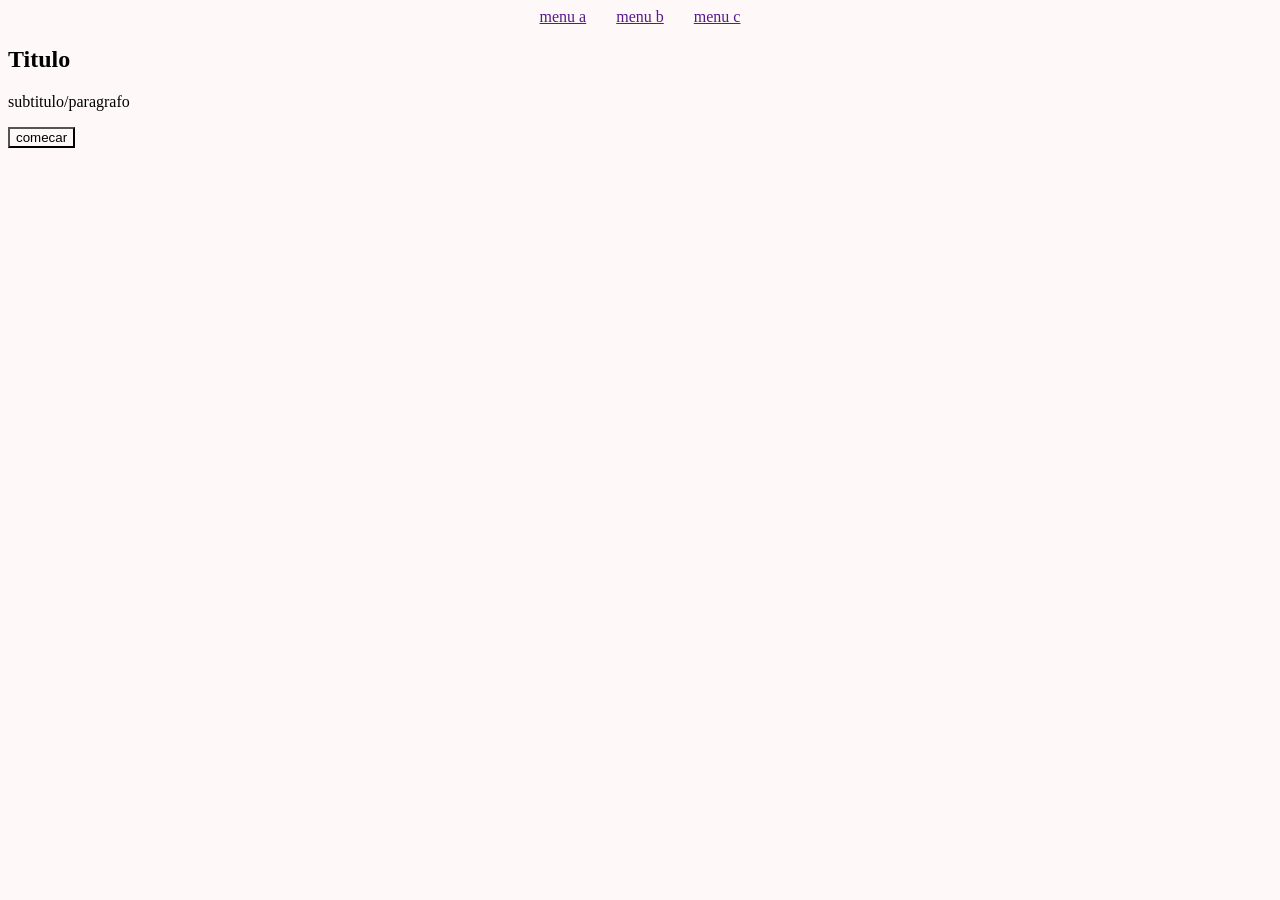
==== Dir.Pedro/Galeria interativa/Index.html @ 635ae640 "P 1.6" ====
<!DOCTYPE html>
<html lang="en">
<head>
    <meta charset="UTF-8">
    <meta name="viewport" content="width=device-width, initial-scale=1.0">
    <title>Galeria interativa</title>
    <link rel="stylesheet" href="./styles.css">
</head>
<body>
    <header>
        <nav>
            <a href="">menu a</a>
            <a href="">menu b</a>
            <a href="">menu c</a>
        </nav>
    </header>

    <main>
        <section>
            <h1 id="titulo">Titulo</h1>
            <p>subtitulo/paragrafo</p>

            <button id="comecar">comecar</button>
        </section>
    </main>
</body>
</html>
---- Dir.Pedro/Galeria interativa/styles.css ----
:root{
    --cor-principal: #ff6b81;
    --cor-secundaria: #ffe4e8;
    --cor-fundo: #fff8f9;
    --cor-texto: #333;
    --cor-destaque: #c44569;
}

*{
    background-color: var(--cor-fundo);
}

nav {
    display: flex;
    justify-content: center;
    align-items: center;
    gap: 30px;
}
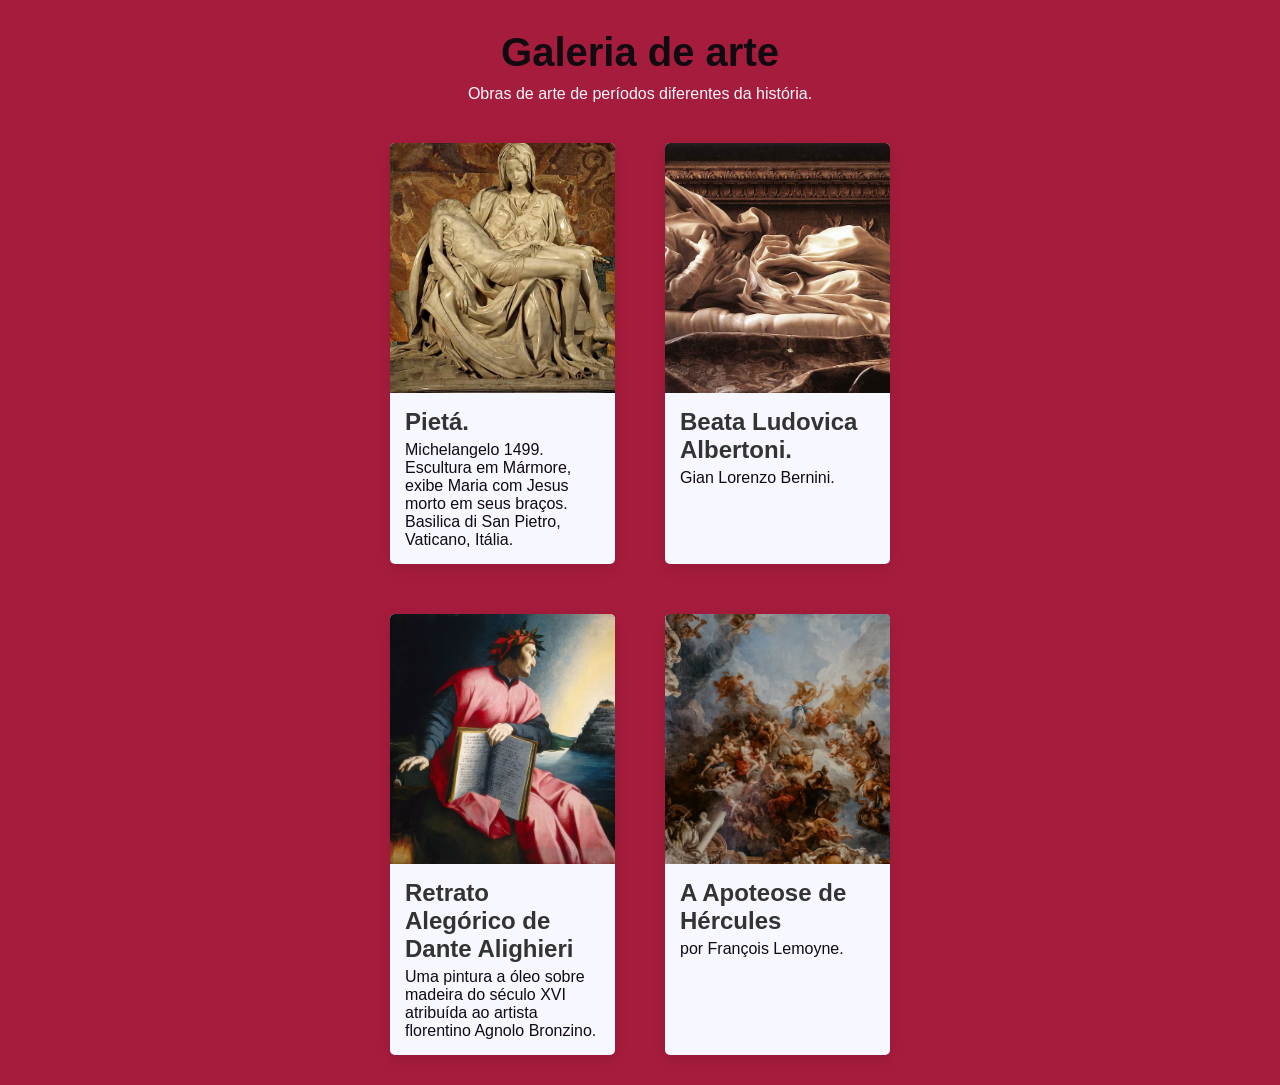
==== commit 6ff63ee8: "P 2.0" ====
--- a/Dir.Pedro/Galeria interativa/Index.html
+++ b/Dir.Pedro/Galeria interativa/Index.html
@@ -1,27 +1,74 @@
 <!DOCTYPE html>
-<html lang="en">
+<html lang="pt-BR">
+
 <head>
     <meta charset="UTF-8">
     <meta name="viewport" content="width=device-width, initial-scale=1.0">
-    <title>Galeria interativa</title>
-    <link rel="stylesheet" href="./styles.css">
+
+    <title>Minha Galeria</title>
+
+    <link rel="stylesheet" href="styles.css">
+    <script src="./scripts.js" defer></script>
 </head>
+
 <body>
-    <header>
-        <nav>
-            <a href="">menu a</a>
-            <a href="">menu b</a>
-            <a href="">menu c</a>
-        </nav>
+
+    <header class="cabecalho">
+        <h1>Galeria de arte</h1>
+        <p>Obras de arte de períodos diferentes da história.</p>
     </header>
 
     <main>
-        <section>
-            <h1 id="titulo">Titulo</h1>
-            <p>subtitulo/paragrafo</p>
 
-            <button id="comecar">comecar</button>
+        <section class="galeria" id="galeria">
+
+            <article class="foto">
+                <img src="./assets/Michelangelo-Pietà-mármore-1499.jpg" alt="Descrição da foto 1">
+                <div class="informacoes">
+                    <h2>Pietá.</h2>
+                    <p>Michelangelo 1499. Escultura em Mármore, 
+                    exibe Maria com Jesus morto em seus 
+                    braços. Basilica di San Pietro, 
+                    Vaticano, Itália.</p>
+                </div>
+            </article>
+
+            <article class="foto">
+                <img src="./assets/Gian Lorenzo Bernini.jpg" alt="Descrição da foto 2">
+                <div class="informacoes">
+                    <h2>Beata Ludovica Albertoni.</h2>
+                    <p>Gian Lorenzo Bernini.</p>
+                </div>
+            </article>
+
+            <article class="foto">
+                <img src="./assets/divina-comedia-obra.jpg.webp" alt="Descrição da foto 3">
+                <div class="informacoes">
+                    <h2>Retrato Alegórico de Dante Alighieri</h2>
+                    <p>Uma pintura a óleo sobre 
+                    madeira do século XVI atribuída 
+                    ao artista florentino Agnolo 
+                    Bronzino.</p>
+                </div>
+            </article>
+
+            <article class="foto">
+                <img src="./assets/a-apoteose-de-hercules-por-francois-lemoyne.jpg.webp" alt="Descrição da foto 4">
+                <div class="informacoes">
+                    <h2>A Apoteose de Hércules</h2>
+                    <p> por François Lemoyne.</p>
+                </div>
+            </article>
+
         </section>
+
+        <div class="modal" id="modal">
+            <button id="fechar">&times;</button>
+            <img class="imagem-ampliada" id="imagem-ampliada" src="" alt="">
+        </div>
+
     </main>
+
 </body>
-</html>+</html>
+
--- a/Dir.Pedro/Galeria interativa/styles.css
+++ b/Dir.Pedro/Galeria interativa/styles.css
@@ -1,18 +1,124 @@
 :root{
-    --cor-principal: #ff6b81;
-    --cor-secundaria: #ffe4e8;
-    --cor-fundo: #fff8f9;
-    --cor-texto: #333;
-    --cor-destaque: #c44569;
+    --cor-1: #A61C3C;
+    --cor-2: #110B11;
+    --cor-3: #F7F7FF;
+    --cor-4: #6F58C9;
+    --cor-5: #E84855;
 }
 
-*{
-    background-color: var(--cor-fundo);
+* {
+    margin: 0;
+    padding: 0;
+    box-sizing: border-box;
 }
 
-nav {
-    display: flex;
-    justify-content: center;
-    align-items: center;
-    gap: 30px;
-}+body {
+    min-height: 100vh;
+    font-family: Arial, sans-serif;
+    background-color: var(--cor-1);
+    color: #333;
+    padding: 30px;
+}
+
+/* CABEÇALHO */
+
+.cabecalho {
+    text-align: center;
+    margin-bottom: 40px;
+}
+
+.cabecalho h1 {
+    font-size: 2.5rem;
+    margin-bottom: 10px;
+    color: var(--cor-2);
+}
+
+.cabecalho p {
+    color: var(--cor-3);
+}
+
+/* GALERIA */
+
+.galeria {
+    max-width: 500px;
+    margin: auto;
+    display: grid;
+    grid-template-columns: repeat( auto-fit, minmax(220px, 1fr) );
+    gap: 50px;
+}
+
+/* CARD DA FOTO */
+
+.foto {
+    background-color: var(--cor-3);
+    border-radius: 5px;
+    overflow: hidden;
+    box-shadow: 0 5px 15px rgba(0, 0, 0, 0.1);
+    cursor: pointer;
+    transition: transform 0.3s ease, box-shadow 0.3s ease;
+}
+
+.foto:hover {
+    transform: translateY(-8px);
+    box-shadow: 0 12px 25px rgba(0, 0, 0, 0.15);
+}
+
+/* IMAGEM */
+
+.foto img {
+    width: 100%;
+    height: 250px;
+    object-fit: cover;
+    display: block;
+}
+
+/* TEXTO */
+
+.informacoes {
+    padding: 15px;
+}
+
+.informacoes h2 {
+    margin-bottom: 5px;
+}
+
+.informacoes p {
+    color: var(--cor-2);
+}
+
+/* Modal */
+
+.modal { 
+    display: none; 
+    position: fixed; 
+    top: 0; 
+    left: 0; 
+    width: 100%; 
+    height: 100%; 
+    background-color: rgba(0, 0, 0, 0.85); 
+    justify-content: center; 
+    align-items: center; 
+    z-index: 1000; 
+} 
+
+.modal.aberto { 
+    display: flex; 
+} 
+
+.imagem-ampliada { 
+    max-width: 90%; 
+    max-height: 85%; 
+    object-fit: contain; 
+    border-radius: 10px; 
+} 
+
+.fechar { 
+    position: absolute; 
+    top: 20px; 
+    right: 40px; 
+    font-size: 50px; 
+    background: none; 
+    border: none; 
+    color: white; 
+    cursor: pointer; 
+}
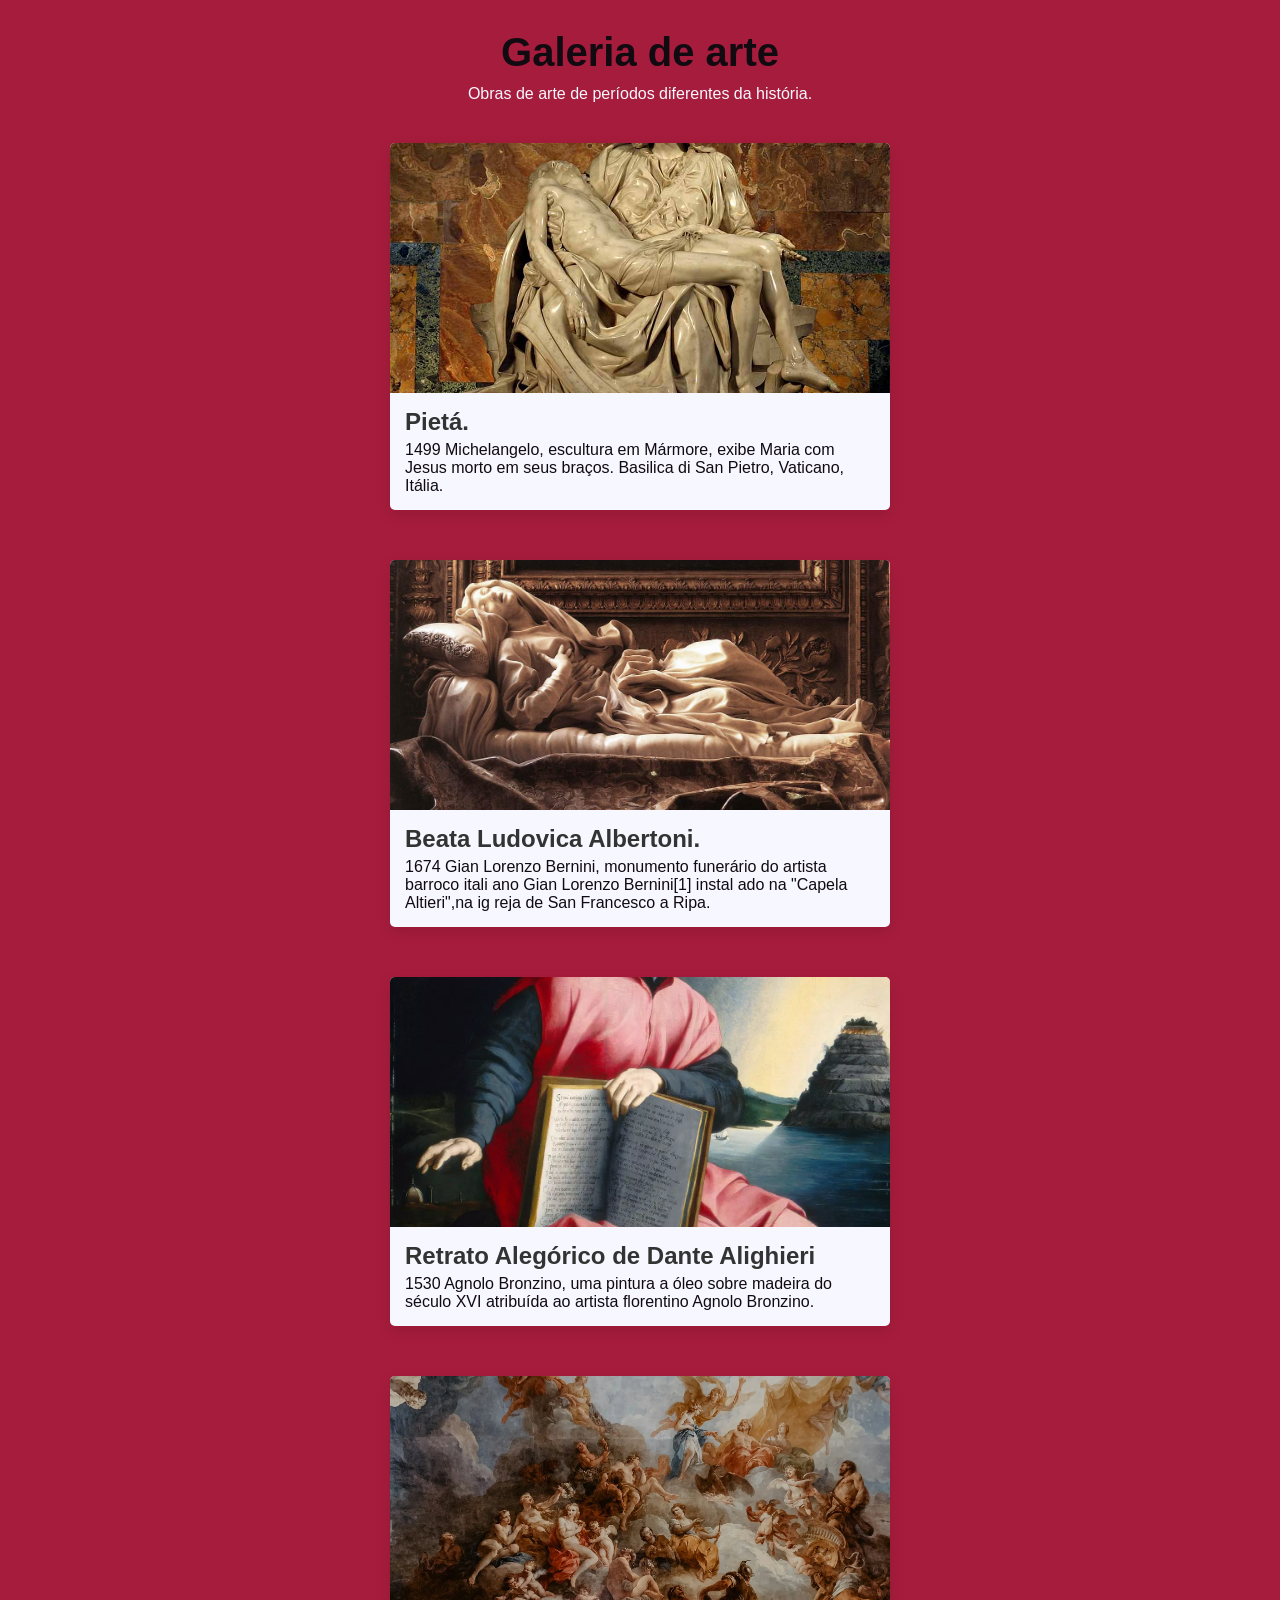
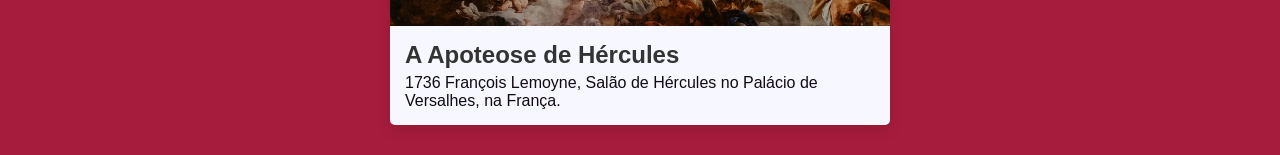
==== commit e6041dec: "P 2.1" ====
--- a/Dir.Pedro/Galeria interativa/Index.html
+++ b/Dir.Pedro/Galeria interativa/Index.html
@@ -26,7 +26,7 @@
                 <img src="./assets/Michelangelo-Pietà-mármore-1499.jpg" alt="Descrição da foto 1">
                 <div class="informacoes">
                     <h2>Pietá.</h2>
-                    <p>Michelangelo 1499. Escultura em Mármore, 
+                    <p>1499 Michelangelo, escultura em Mármore, 
                     exibe Maria com Jesus morto em seus 
                     braços. Basilica di San Pietro, 
                     Vaticano, Itália.</p>
@@ -37,7 +37,11 @@
                 <img src="./assets/Gian Lorenzo Bernini.jpg" alt="Descrição da foto 2">
                 <div class="informacoes">
                     <h2>Beata Ludovica Albertoni.</h2>
-                    <p>Gian Lorenzo Bernini.</p>
+                    <p>1674 Gian Lorenzo Bernini, monumento 
+                    funerário do artista barroco itali
+                    ano Gian Lorenzo Bernini[1] instal
+                    ado na "Capela Altieri",na ig
+                    reja de San Francesco a Ripa.</p>
                 </div>
             </article>
 
@@ -45,7 +49,7 @@
                 <img src="./assets/divina-comedia-obra.jpg.webp" alt="Descrição da foto 3">
                 <div class="informacoes">
                     <h2>Retrato Alegórico de Dante Alighieri</h2>
-                    <p>Uma pintura a óleo sobre 
+                    <p>1530 Agnolo Bronzino, uma pintura a óleo sobre 
                     madeira do século XVI atribuída 
                     ao artista florentino Agnolo 
                     Bronzino.</p>
@@ -56,7 +60,8 @@
                 <img src="./assets/a-apoteose-de-hercules-por-francois-lemoyne.jpg.webp" alt="Descrição da foto 4">
                 <div class="informacoes">
                     <h2>A Apoteose de Hércules</h2>
-                    <p> por François Lemoyne.</p>
+                    <p>1736 François Lemoyne, Salão de Hércules 
+                    no Palácio de Versalhes, na França.</p>
                 </div>
             </article>
 
--- a/Dir.Pedro/Galeria interativa/styles.css
+++ b/Dir.Pedro/Galeria interativa/styles.css
@@ -43,7 +43,6 @@
     max-width: 500px;
     margin: auto;
     display: grid;
-    grid-template-columns: repeat( auto-fit, minmax(220px, 1fr) );
     gap: 50px;
 }
 
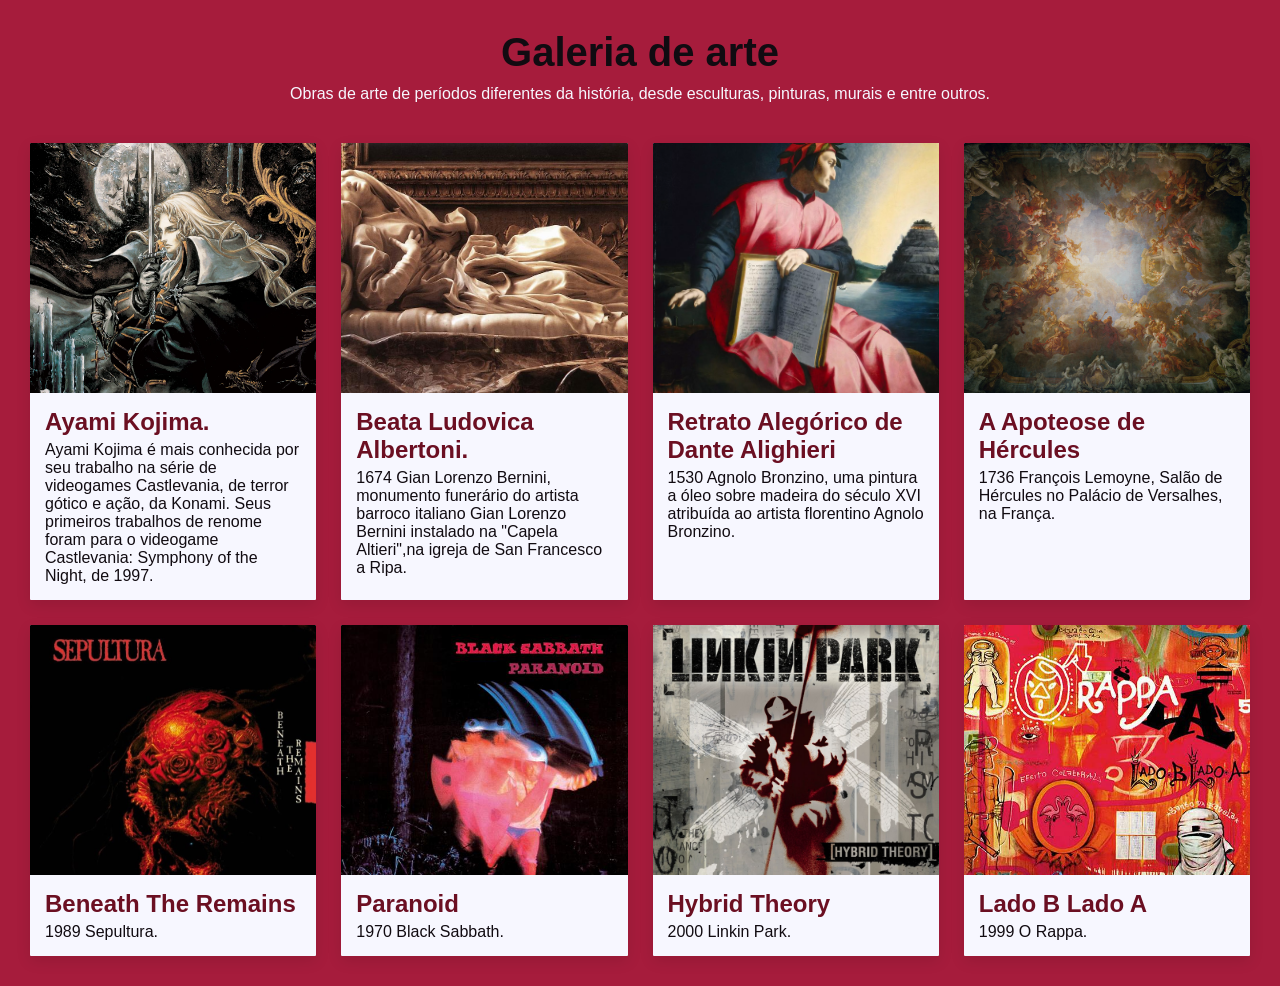
==== commit c3a41ba0: "P 2.2" ====
--- a/Dir.Pedro/Galeria interativa/Index.html
+++ b/Dir.Pedro/Galeria interativa/Index.html
@@ -15,7 +15,10 @@
 
     <header class="cabecalho">
         <h1>Galeria de arte</h1>
-        <p>Obras de arte de períodos diferentes da história.</p>
+        <p>
+            Obras de arte de períodos diferentes da história,
+            desde esculturas, pinturas, murais e entre outros.
+        </p>
     </header>
 
     <main>
@@ -23,13 +26,15 @@
         <section class="galeria" id="galeria">
 
             <article class="foto">
-                <img src="./assets/Michelangelo-Pietà-mármore-1499.jpg" alt="Descrição da foto 1">
+                <img src="./assets/SOTN_Cover_Artwork.webp" alt="Descrição da foto 1">
                 <div class="informacoes">
-                    <h2>Pietá.</h2>
-                    <p>1499 Michelangelo, escultura em Mármore, 
-                    exibe Maria com Jesus morto em seus 
-                    braços. Basilica di San Pietro, 
-                    Vaticano, Itália.</p>
+                    <h2>Ayami Kojima.</h2>
+                    <p>Ayami Kojima é mais conhecida por seu trabalho 
+                    na série de videogames Castlevania, de terror 
+                    gótico e ação, da Konami. Seus primeiros 
+                    trabalhos de renome foram para o videogame 
+                    Castlevania: Symphony of the Night, de 
+                    1997.</p>
                 </div>
             </article>
 
@@ -38,10 +43,10 @@
                 <div class="informacoes">
                     <h2>Beata Ludovica Albertoni.</h2>
                     <p>1674 Gian Lorenzo Bernini, monumento 
-                    funerário do artista barroco itali
-                    ano Gian Lorenzo Bernini[1] instal
-                    ado na "Capela Altieri",na ig
-                    reja de San Francesco a Ripa.</p>
+                    funerário do artista barroco italiano 
+                    Gian Lorenzo Bernini instalado na 
+                    "Capela Altieri",na igreja de San 
+                    Francesco a Ripa.</p>
                 </div>
             </article>
 
@@ -57,7 +62,7 @@
             </article>
 
             <article class="foto">
-                <img src="./assets/a-apoteose-de-hercules-por-francois-lemoyne.jpg.webp" alt="Descrição da foto 4">
+                <img src="./assets/The-Apotheosis-of-Hercules.jpg" alt="Descrição da foto 4">
                 <div class="informacoes">
                     <h2>A Apoteose de Hércules</h2>
                     <p>1736 François Lemoyne, Salão de Hércules 
@@ -65,7 +70,37 @@
                 </div>
             </article>
 
-        </section>
+            <article class="foto">
+                <img src="./assets/sepultura.jpg" alt="Descrição da foto 4">
+                <div class="informacoes">
+                    <h2>Beneath The Remains</h2>
+                    <p>1989 Sepultura.</p>
+                </div>
+            </article>
+
+            <article class="foto">
+                <img src="./assets/Black_Sabbath.jpg" alt="Descrição da foto 4">
+                <div class="informacoes">
+                    <h2>Paranoid</h2>
+                    <p>1970 Black Sabbath.</p>
+                </div>
+            </article>
+
+            <article class="foto">
+                <img src="./assets/Linkin_Park.jpg" alt="Descrição da foto 4">
+                <div class="informacoes">
+                    <h2>Hybrid Theory</h2>
+                    <p>2000 Linkin Park.</p>
+                </div>
+            </article>
+
+            <article class="foto">
+                <img src="./assets/LadoB-LadoA.jpg" alt="Descrição da foto 4">
+                <div class="informacoes">
+                    <h2>Lado B Lado A</h2>
+                    <p>1999 O Rappa.</p>
+                </div>
+            </article>
 
         <div class="modal" id="modal">
             <button id="fechar">&times;</button>
--- a/Dir.Pedro/Galeria interativa/styles.css
+++ b/Dir.Pedro/Galeria interativa/styles.css
@@ -2,7 +2,7 @@
     --cor-1: #A61C3C;
     --cor-2: #110B11;
     --cor-3: #F7F7FF;
-    --cor-4: #6F58C9;
+    --cor-4: #6b0f22;
     --cor-5: #E84855;
 }
 
@@ -20,8 +20,7 @@
     padding: 30px;
 }
 
-/* CABEÇALHO */
-
+/* Cabeçalho */
 .cabecalho {
     text-align: center;
     margin-bottom: 40px;
@@ -37,20 +36,19 @@
     color: var(--cor-3);
 }
 
-/* GALERIA */
-
+/* Galeria */
 .galeria {
-    max-width: 500px;
+    max-width: 1250px;
     margin: auto;
     display: grid;
-    gap: 50px;
+    grid-template-columns: repeat(4, 1fr);
+    gap: 25px;
 }
 
-/* CARD DA FOTO */
-
+/* Card da foto */
 .foto {
     background-color: var(--cor-3);
-    border-radius: 5px;
+    border-radius: 1px;
     overflow: hidden;
     box-shadow: 0 5px 15px rgba(0, 0, 0, 0.1);
     cursor: pointer;
@@ -59,11 +57,10 @@
 
 .foto:hover {
     transform: translateY(-8px);
-    box-shadow: 0 12px 25px rgba(0, 0, 0, 0.15);
+    box-shadow: 0 12px 25px rgba(125, 1, 26, 0.15);
 }
 
-/* IMAGEM */
-
+/* Imagem */
 .foto img {
     width: 100%;
     height: 250px;
@@ -71,14 +68,14 @@
     display: block;
 }
 
-/* TEXTO */
-
+/* Texto */
 .informacoes {
     padding: 15px;
 }
 
 .informacoes h2 {
     margin-bottom: 5px;
+    color: var(--cor-4);
 }
 
 .informacoes p {
@@ -86,7 +83,6 @@
 }
 
 /* Modal */
-
 .modal { 
     display: none; 
     position: fixed; 
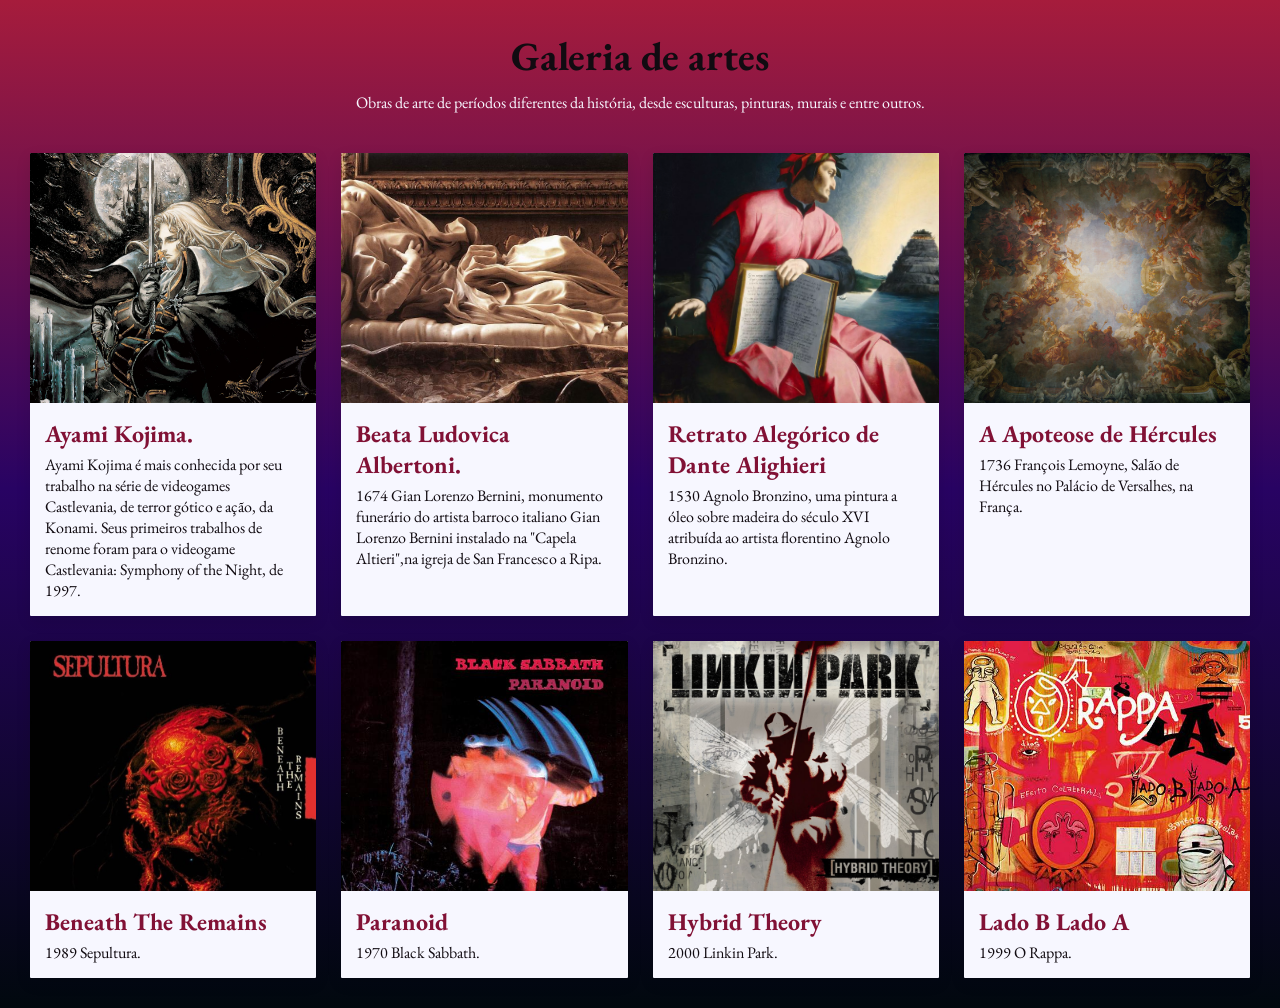
==== commit 073f9f4b: "P 2.3" ====
--- a/Dir.Pedro/Galeria interativa/Index.html
+++ b/Dir.Pedro/Galeria interativa/Index.html
@@ -14,7 +14,7 @@
 <body>
 
     <header class="cabecalho">
-        <h1>Galeria de arte</h1>
+        <h1>Galeria de artes</h1>
         <p>
             Obras de arte de períodos diferentes da história,
             desde esculturas, pinturas, murais e entre outros.
--- a/Dir.Pedro/Galeria interativa/styles.css
+++ b/Dir.Pedro/Galeria interativa/styles.css
@@ -1,9 +1,14 @@
+@import url('https://fonts.googleapis.com/css2?family=EB+Garamond:ital,wght@0,400..800;1,400..800&display=swap');
+
 :root{
     --cor-1: #A61C3C;
     --cor-2: #110B11;
     --cor-3: #F7F7FF;
-    --cor-4: #6b0f22;
+    --cor-4: #811135;
     --cor-5: #E84855;
+
+    --fonte-p: "EB Garamond", sans-serif;
+    --main-bg-color: linear-gradient(180deg, #a61c3c 0%, #280363 48.44%, #01080E 100%);
 }
 
 * {
@@ -18,6 +23,7 @@
     background-color: var(--cor-1);
     color: #333;
     padding: 30px;
+    background: var(--main-bg-color);
 }
 
 /* Cabeçalho */
@@ -30,10 +36,12 @@
     font-size: 2.5rem;
     margin-bottom: 10px;
     color: var(--cor-2);
+    font-family: var(--fonte-p);
 }
 
 .cabecalho p {
     color: var(--cor-3);
+    font-family: var(--fonte-p);
 }
 
 /* Galeria */
@@ -76,10 +84,12 @@
 .informacoes h2 {
     margin-bottom: 5px;
     color: var(--cor-4);
+    font-family: var(--fonte-p);
 }
 
 .informacoes p {
     color: var(--cor-2);
+    font-family: var(--fonte-p);
 }
 
 /* Modal */
